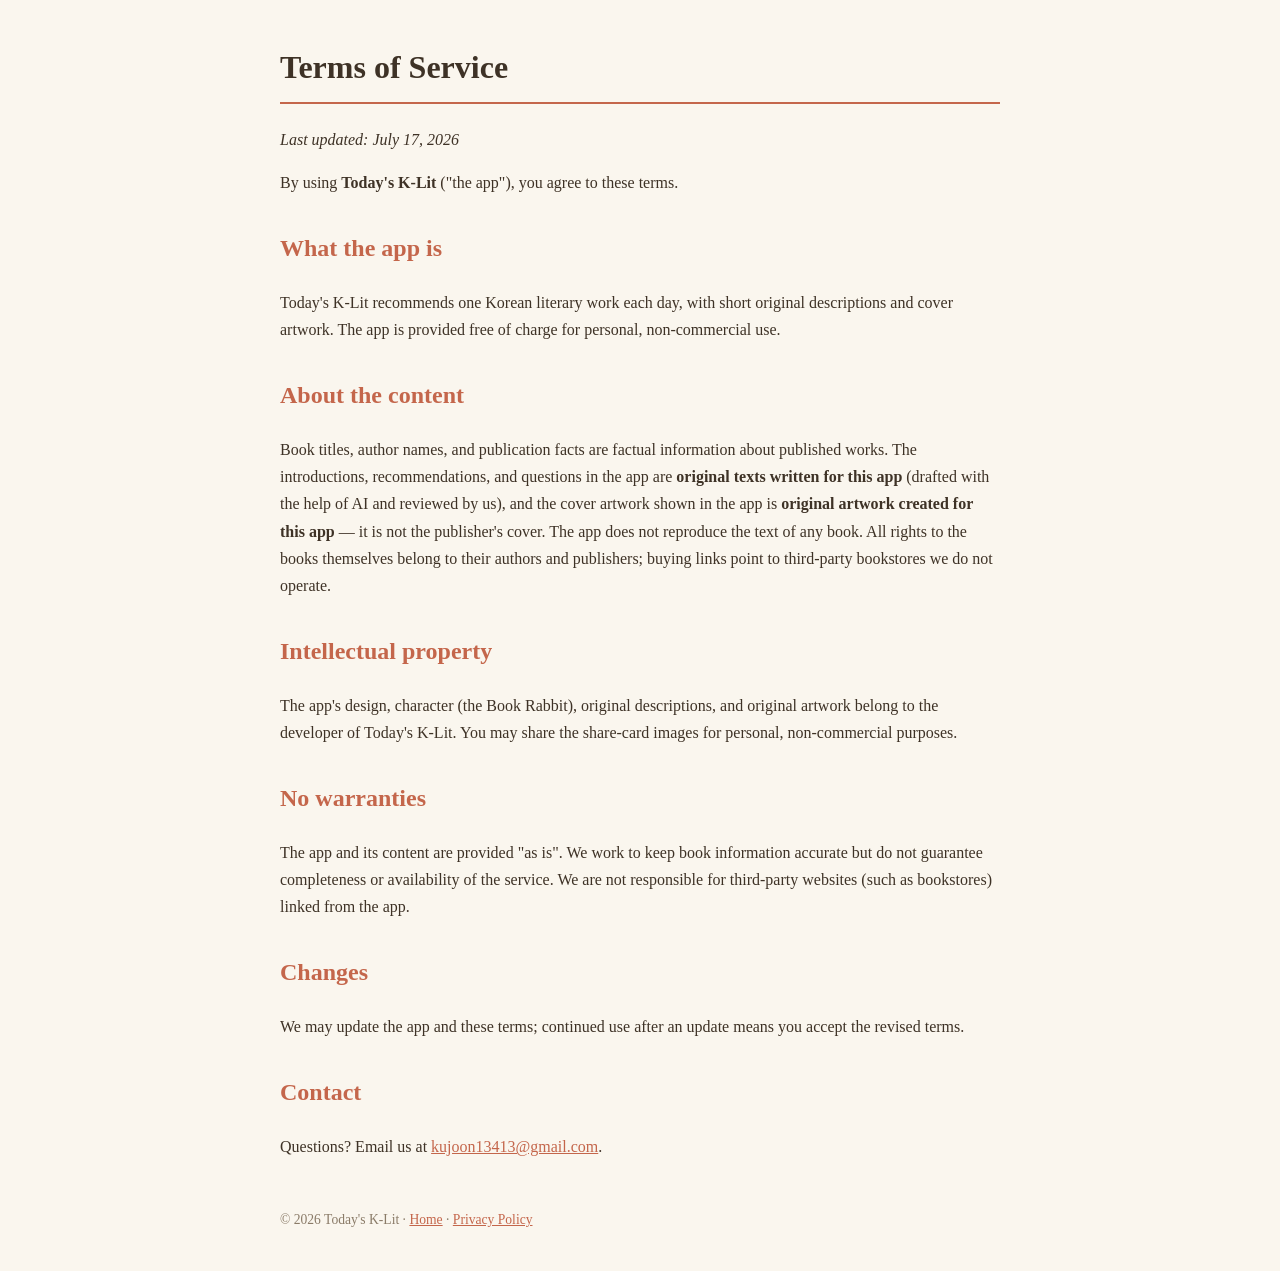
==== terms.html @ 8ecdb030 "legal" ====
<!DOCTYPE html>
<html lang="en"><head><meta charset="utf-8"><meta name="viewport" content="width=device-width, initial-scale=1">
<title>Terms of Service — Today's K-Lit</title><link rel="stylesheet" href="style.css"></head>
<body>
<h1>Terms of Service</h1>
<p><em>Last updated: July 17, 2026</em></p>
<p>By using <strong>Today's K-Lit</strong> ("the app"), you agree to these terms.</p>

<h2>What the app is</h2>
<p>Today's K-Lit recommends one Korean literary work each day, with short original descriptions and cover artwork. The app is provided free of charge for personal, non-commercial use.</p>

<h2>About the content</h2>
<p>Book titles, author names, and publication facts are factual information about published works. The introductions, recommendations, and questions in the app are <strong>original texts written for this app</strong> (drafted with the help of AI and reviewed by us), and the cover artwork shown in the app is <strong>original artwork created for this app</strong> — it is not the publisher's cover. The app does not reproduce the text of any book. All rights to the books themselves belong to their authors and publishers; buying links point to third-party bookstores we do not operate.</p>

<h2>Intellectual property</h2>
<p>The app's design, character (the Book Rabbit), original descriptions, and original artwork belong to the developer of Today's K-Lit. You may share the share-card images for personal, non-commercial purposes.</p>

<h2>No warranties</h2>
<p>The app and its content are provided "as is". We work to keep book information accurate but do not guarantee completeness or availability of the service. We are not responsible for third-party websites (such as bookstores) linked from the app.</p>

<h2>Changes</h2>
<p>We may update the app and these terms; continued use after an update means you accept the revised terms.</p>

<h2>Contact</h2>
<p>Questions? Email us at <a href="mailto:kujoon13413@gmail.com">kujoon13413@gmail.com</a>.</p>

<footer>© 2026 Today's K-Lit · <a href="index.html">Home</a> · <a href="privacy.html">Privacy Policy</a></footer>
</body></html>
---- style.css ----
body { max-width: 720px; margin: 40px auto; padding: 0 20px; font-family: -apple-system, Georgia, serif; line-height: 1.7; color: #3E3226; background: #FAF6EE; }
h1 { border-bottom: 2px solid #C4664B; padding-bottom: 8px; }
h2 { color: #C4664B; margin-top: 32px; }
a { color: #C4664B; }
footer { margin-top: 48px; font-size: 0.85em; color: #8A7B68; }
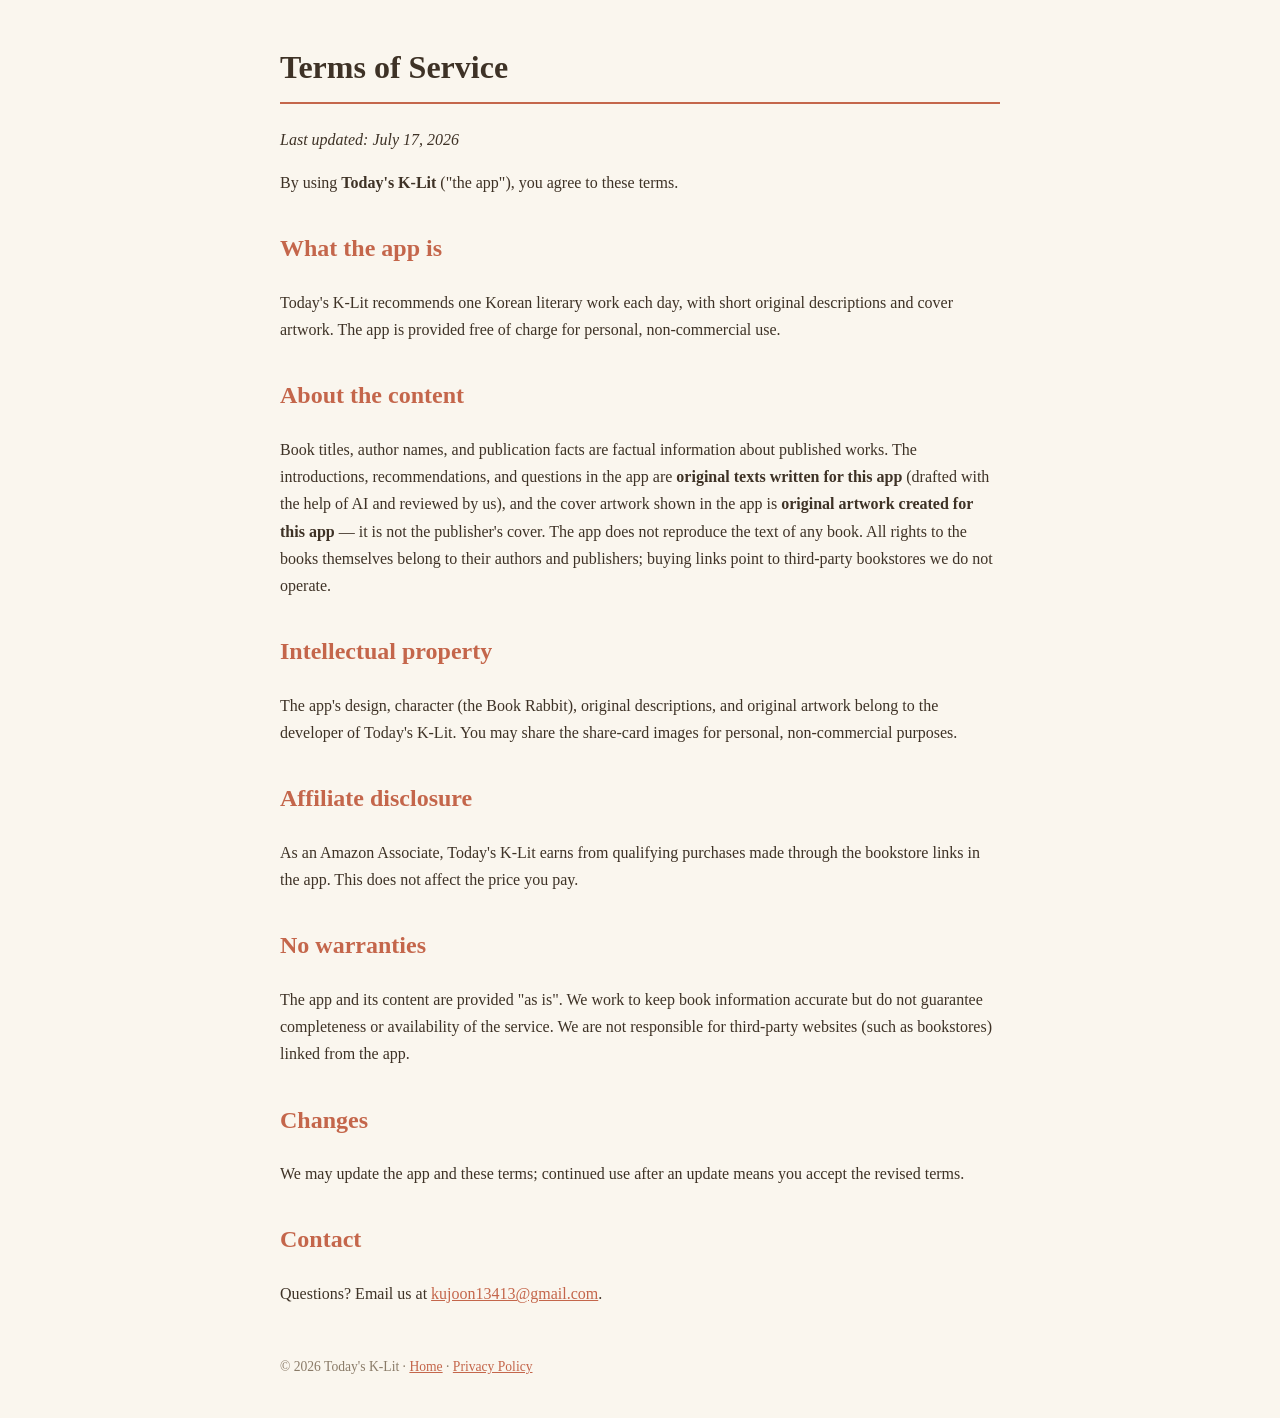
==== commit ccf8ef7e: "Add Amazon Associates affiliate disclosure" ====
--- a/terms.html
+++ b/terms.html
@@ -15,6 +15,9 @@
 <h2>Intellectual property</h2>
 <p>The app's design, character (the Book Rabbit), original descriptions, and original artwork belong to the developer of Today's K-Lit. You may share the share-card images for personal, non-commercial purposes.</p>
 
+<h2>Affiliate disclosure</h2>
+<p>As an Amazon Associate, Today's K-Lit earns from qualifying purchases made through the bookstore links in the app. This does not affect the price you pay.</p>
+
 <h2>No warranties</h2>
 <p>The app and its content are provided "as is". We work to keep book information accurate but do not guarantee completeness or availability of the service. We are not responsible for third-party websites (such as bookstores) linked from the app.</p>
 
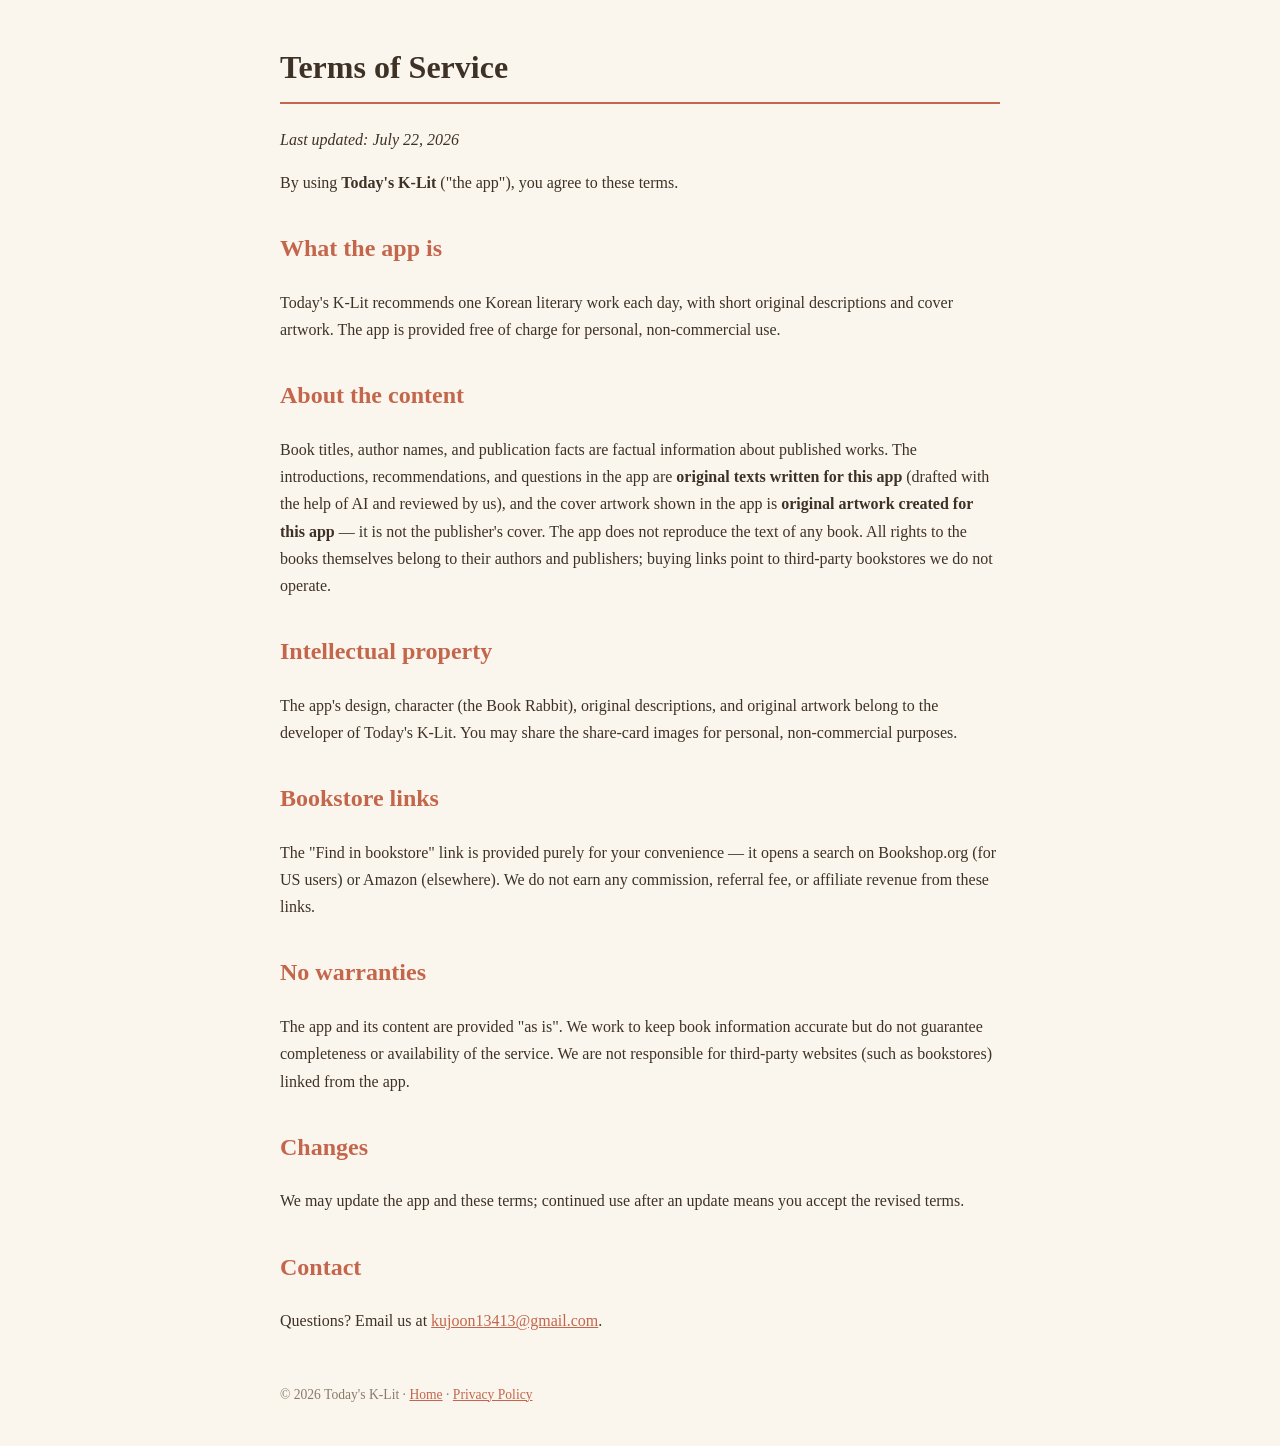
==== commit f934016e: "content: drop Amazon affiliate disclosure, note bookstore links are non-commercial" ====
--- a/terms.html
+++ b/terms.html
@@ -3,7 +3,7 @@
 <title>Terms of Service — Today's K-Lit</title><link rel="stylesheet" href="style.css"></head>
 <body>
 <h1>Terms of Service</h1>
-<p><em>Last updated: July 17, 2026</em></p>
+<p><em>Last updated: July 22, 2026</em></p>
 <p>By using <strong>Today's K-Lit</strong> ("the app"), you agree to these terms.</p>
 
 <h2>What the app is</h2>
@@ -15,8 +15,8 @@
 <h2>Intellectual property</h2>
 <p>The app's design, character (the Book Rabbit), original descriptions, and original artwork belong to the developer of Today's K-Lit. You may share the share-card images for personal, non-commercial purposes.</p>
 
-<h2>Affiliate disclosure</h2>
-<p>As an Amazon Associate, Today's K-Lit earns from qualifying purchases made through the bookstore links in the app. This does not affect the price you pay.</p>
+<h2>Bookstore links</h2>
+<p>The "Find in bookstore" link is provided purely for your convenience — it opens a search on Bookshop.org (for US users) or Amazon (elsewhere). We do not earn any commission, referral fee, or affiliate revenue from these links.</p>
 
 <h2>No warranties</h2>
 <p>The app and its content are provided "as is". We work to keep book information accurate but do not guarantee completeness or availability of the service. We are not responsible for third-party websites (such as bookstores) linked from the app.</p>
